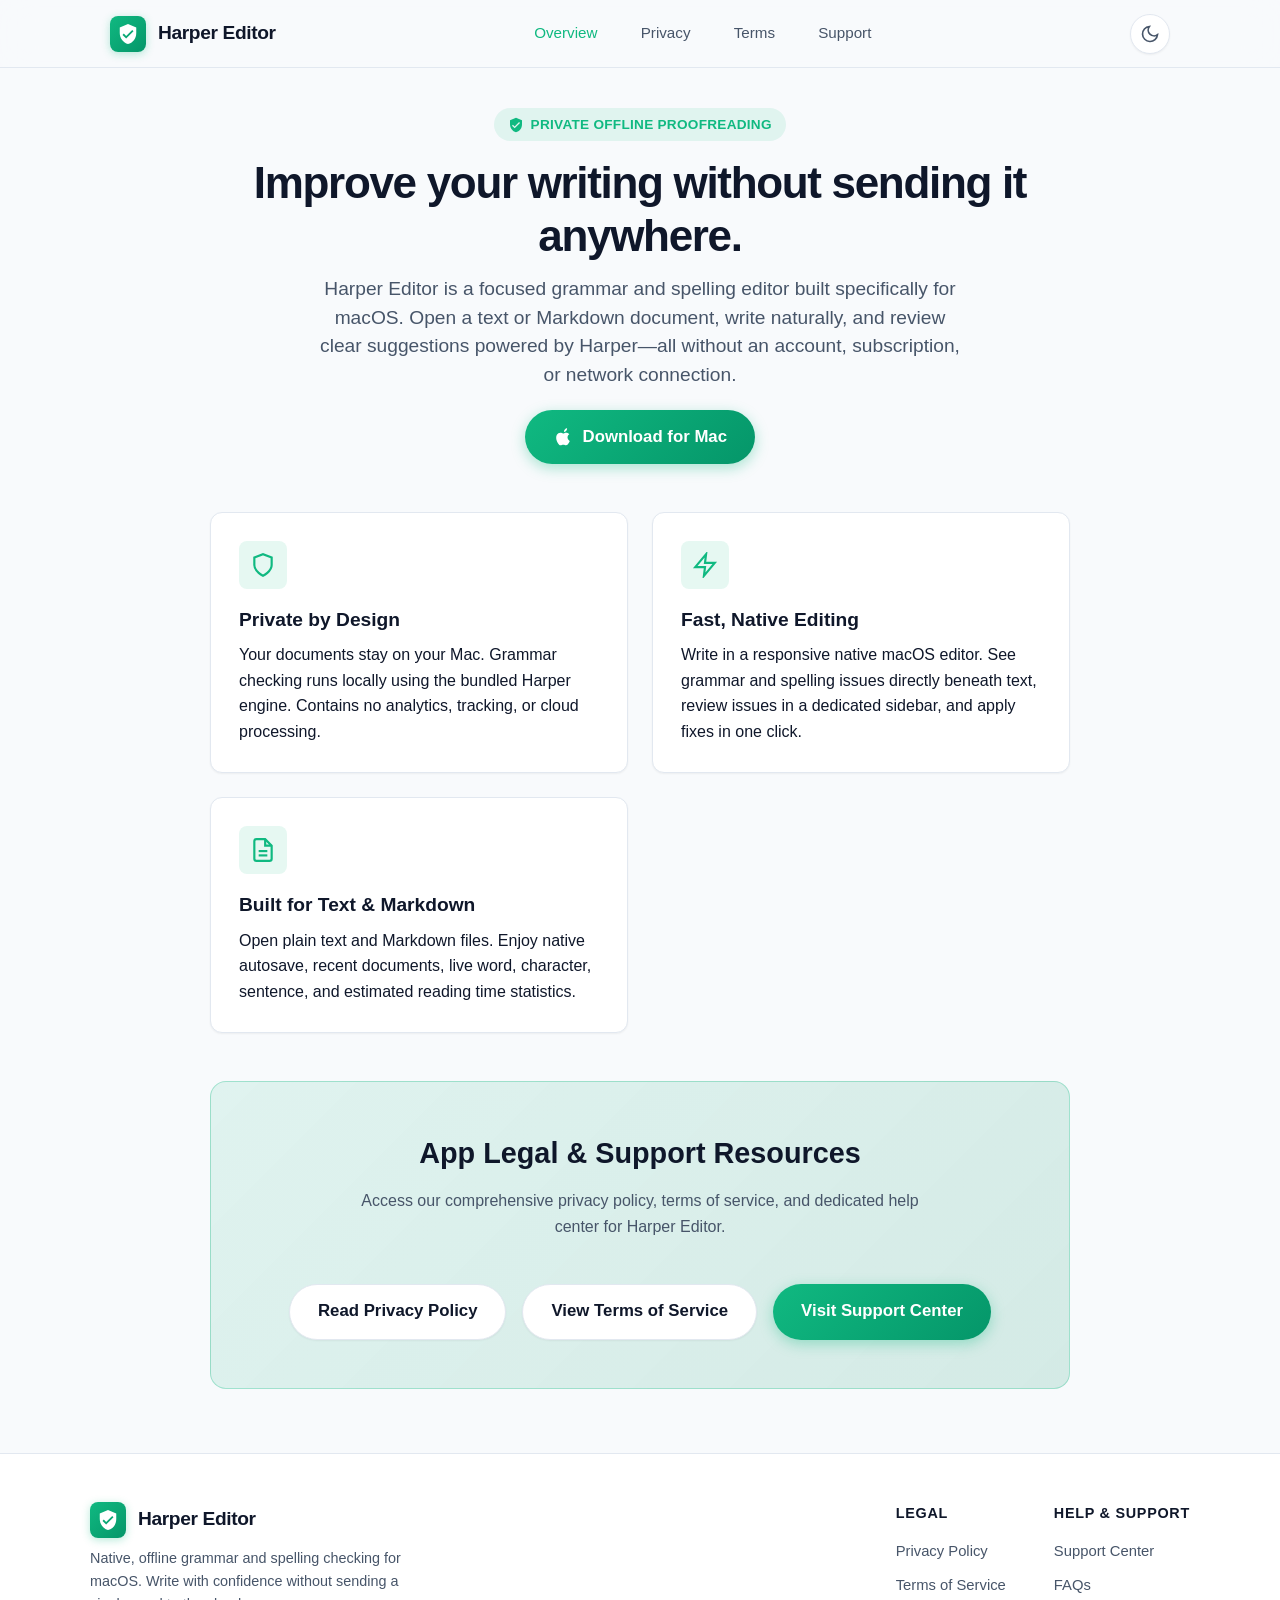
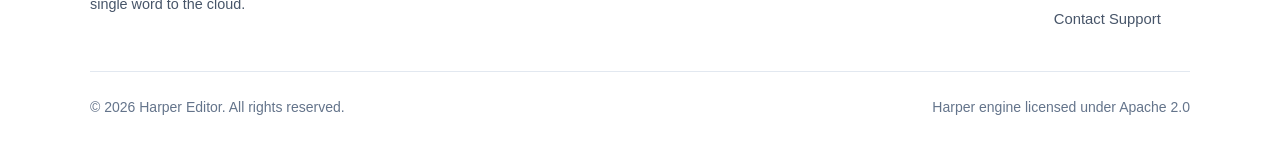
==== index.html @ cadb50de "Add files via upload" ====
<!DOCTYPE html>
<html lang="en">
<head>
  <meta charset="UTF-8">
  <meta name="viewport" content="width=device-width, initial-scale=1.0">
  <title>Harper Editor — Private Offline Grammar & Spelling Editor for Mac</title>
  <meta name="description" content="Harper Editor is a native, private macOS writing editor with offline grammar and spelling feedback powered by Harper. No accounts, telemetry, or network requests.">
  <link rel="stylesheet" href="styles.css">
  <link rel="icon" href="data:image/svg+xml,<svg xmlns=%22http://www.w3.org/2000/svg%22 viewBox=%220 0 100 100%22><text y=%22.9em%22 font-size=%2290%22>✍️</text></svg>">
</head>
<body>
  <!-- Header / Navigation -->
  <header class="navbar">
    <div class="nav-container">
      <a href="index.html" class="brand-link">
        <div class="brand-icon">
          <svg viewBox="0 0 24 24"><path d="M12 1L3 5v6c0 5.55 3.84 10.74 9 12 5.16-1.26 9-5.45 9-12V5l-9-4zm-2 16l-4-4 1.41-1.41L10 14.17l6.59-6.59L18 9l-8 8z"/></svg>
        </div>
        <span>Harper Editor</span>
      </a>

      <ul class="nav-links">
        <li><a href="index.html" class="active">Overview</a></li>
        <li><a href="privacy.html">Privacy</a></li>
        <li><a href="terms.html">Terms</a></li>
        <li><a href="support.html">Support</a></li>
      </ul>

      <div class="nav-actions">
        <button class="theme-toggle-btn" id="theme-toggle" aria-label="Toggle light/dark theme">
          <svg viewBox="0 0 24 24" fill="none" stroke="currentColor" stroke-width="2"><path d="M21 12.79A9 9 0 1 1 11.21 3 7 7 0 0 0 21 12.79z"/></svg>
        </button>

        <button class="mobile-menu-btn" id="mobile-menu-btn" aria-label="Toggle navigation menu">
          <svg viewBox="0 0 24 24" fill="none" stroke="currentColor" stroke-width="2"><path d="M4 6h16M4 12h16M4 18h16"/></svg>
        </button>
      </div>
    </div>

    <!-- Mobile Drawer -->
    <div class="mobile-nav-drawer" id="mobile-drawer">
      <a href="index.html" class="active">Overview</a>
      <a href="privacy.html">Privacy Policy</a>
      <a href="terms.html">Terms of Service</a>
      <a href="support.html">Support & Help Center</a>
    </div>
  </header>

  <!-- Main Content -->
  <main class="main-content">
    <div class="page-hero">
      <div class="hero-badge">
        <svg viewBox="0 0 24 24" fill="currentColor"><path d="M12 1L3 5v6c0 5.55 3.84 10.74 9 12 5.16-1.26 9-5.45 9-12V5l-9-4zm-2 16l-4-4 1.41-1.41L10 14.17l6.59-6.59L18 9l-8 8z"/></svg>
        Private Offline Proofreading
      </div>
      <h1>Improve your writing without sending it anywhere.</h1>
      <p class="subtitle">Harper Editor is a focused grammar and spelling editor built specifically for macOS. Open a text or Markdown document, write naturally, and review clear suggestions powered by Harper—all without an account, subscription, or network connection.</p>
      
      <a href="https://apps.apple.com/ma/developer/alice-georgiana-turcanu/id1834220789" target="_blank" class="btn-primary">
        <svg width="20" height="20" viewBox="0 0 24 24" fill="currentColor"><path d="M18.71 19.5c-.83 1.24-1.71 2.45-3.05 2.47-1.34.03-1.77-.79-3.29-.79-1.53 0-2 .77-3.27.82-1.31.05-2.3-1.32-3.14-2.53C4.25 17 2.94 12.45 4.7 9.39c.87-1.52 2.43-2.48 4.12-2.51 1.28-.02 2.5.87 3.29.87.78 0 2.26-1.07 3.81-.91.65.03 2.47.26 3.64 1.98-.09.06-2.17 1.28-2.15 3.81.03 3.02 2.65 4.03 2.68 4.04-.03.07-.42 1.44-1.38 2.83M15.97 4.54c.64-.78 1.08-1.85.96-2.94-.93.04-2.07.62-2.74 1.4-.6.69-1.12 1.8-.98 2.86 1.04.08 2.12-.54 2.76-1.32z"/></svg>
        Download for Mac
      </a>
    </div>

    <!-- Feature Cards -->
    <div class="features-grid">
      <div class="feature-card">
        <div class="category-icon">
          <svg viewBox="0 0 24 24" fill="none" stroke="currentColor" stroke-width="2"><path d="M12 22s8-4 8-10V5l-8-3-8 3v7c0 6 8 10 8 10z"/></svg>
        </div>
        <h3>Private by Design</h3>
        <p>Your documents stay on your Mac. Grammar checking runs locally using the bundled Harper engine. Contains no analytics, tracking, or cloud processing.</p>
      </div>

      <div class="feature-card">
        <div class="category-icon">
          <svg viewBox="0 0 24 24" fill="none" stroke="currentColor" stroke-width="2"><polygon points="13 2 3 14 12 14 11 22 21 10 12 10 13 2"/></svg>
        </div>
        <h3>Fast, Native Editing</h3>
        <p>Write in a responsive native macOS editor. See grammar and spelling issues directly beneath text, review issues in a dedicated sidebar, and apply fixes in one click.</p>
      </div>

      <div class="feature-card">
        <div class="category-icon">
          <svg viewBox="0 0 24 24" fill="none" stroke="currentColor" stroke-width="2"><path d="M14 2H6a2 2 0 0 0-2 2v16a2 2 0 0 0 2 2h12a2 2 0 0 0 2-2V8z"/><polyline points="14 2 14 8 20 8"/><line x1="16" y1="13" x2="8" y2="13"/><line x1="16" y1="17" x2="8" y2="17"/></svg>
        </div>
        <h3>Built for Text & Markdown</h3>
        <p>Open plain text and Markdown files. Enjoy native autosave, recent documents, live word, character, sentence, and estimated reading time statistics.</p>
      </div>
    </div>

    <!-- Legal & Support Hub Callout -->
    <div class="cta-box">
      <h2>App Legal & Support Resources</h2>
      <p style="color: var(--text-secondary); max-width: 600px; margin: 0 auto 1.5rem;">Access our comprehensive privacy policy, terms of service, and dedicated help center for Harper Editor.</p>
      <div style="display: flex; gap: 1rem; justify-content: center; flex-wrap: wrap;">
        <a href="privacy.html" class="btn-primary" style="background: var(--bg-card); color: var(--text-primary); border: 1px solid var(--border-color); box-shadow: var(--shadow-sm);">Read Privacy Policy</a>
        <a href="terms.html" class="btn-primary" style="background: var(--bg-card); color: var(--text-primary); border: 1px solid var(--border-color); box-shadow: var(--shadow-sm);">View Terms of Service</a>
        <a href="support.html" class="btn-primary">Visit Support Center</a>
      </div>
    </div>
  </main>

  <!-- Footer -->
  <footer class="site-footer">
    <div class="footer-container">
      <div class="footer-top">
        <div class="footer-brand">
          <a href="index.html" class="brand-link">
            <div class="brand-icon">
              <svg viewBox="0 0 24 24"><path d="M12 1L3 5v6c0 5.55 3.84 10.74 9 12 5.16-1.26 9-5.45 9-12V5l-9-4zm-2 16l-4-4 1.41-1.41L10 14.17l6.59-6.59L18 9l-8 8z"/></svg>
            </div>
            <span>Harper Editor</span>
          </a>
          <p>Native, offline grammar and spelling checking for macOS. Write with confidence without sending a single word to the cloud.</p>
        </div>

        <div class="footer-links-group">
          <div class="footer-col">
            <h4>Legal</h4>
            <ul>
              <li><a href="privacy.html">Privacy Policy</a></li>
              <li><a href="terms.html">Terms of Service</a></li>
            </ul>
          </div>

          <div class="footer-col">
            <h4>Help & Support</h4>
            <ul>
              <li><a href="support.html">Support Center</a></li>
              <li><a href="support.html#faq">FAQs</a></li>
              <li><a href="support.html#contact">Contact Support</a></li>
            </ul>
          </div>
        </div>
      </div>

      <div class="footer-bottom">
        <p>&copy; 2026 Harper Editor. All rights reserved.</p>
        <p>Harper engine licensed under Apache 2.0</p>
      </div>
    </div>
  </footer>

  <script src="script.js"></script>
</body>
</html>
---- styles.css ----
/* Harper Editor - Web Stylesheet */
:root {
  --bg-primary: #f8fafc;
  --bg-secondary: #ffffff;
  --bg-card: #ffffff;
  --bg-header: rgba(248, 250, 252, 0.85);
  --text-primary: #0f172a;
  --text-secondary: #475569;
  --text-muted: #64748b;
  --border-color: #e2e8f0;
  --accent-color: #10b981;
  --accent-hover: #059669;
  --accent-light: rgba(16, 185, 129, 0.1);
  --shadow-sm: 0 1px 2px 0 rgba(0, 0, 0, 0.05);
  --shadow-md: 0 4px 6px -1px rgba(0, 0, 0, 0.1), 0 2px 4px -1px rgba(0, 0, 0, 0.06);
  --shadow-lg: 0 10px 25px -5px rgba(0, 0, 0, 0.1), 0 8px 10px -6px rgba(0, 0, 0, 0.04);
  --radius-sm: 8px;
  --radius-md: 12px;
  --radius-lg: 16px;
  --radius-full: 9999px;
  --font-sans: -apple-system, BlinkMacSystemFont, "SF Pro Display", "SF Pro Text", "Segoe UI", Roboto, Helvetica, Arial, sans-serif;
  --font-mono: ui-monospace, SFMono-Regular, Menlo, Monaco, Consolas, monospace;
}

[data-theme="dark"] {
  --bg-primary: #0b0f17;
  --bg-secondary: #111827;
  --bg-card: #151c28;
  --bg-header: rgba(11, 15, 23, 0.85);
  --text-primary: #f9fafb;
  --text-secondary: #d1d5db;
  --text-muted: #9ca3af;
  --border-color: #26334d;
  --accent-color: #10b981;
  --accent-hover: #34d399;
  --accent-light: rgba(16, 185, 129, 0.15);
  --shadow-sm: 0 1px 2px 0 rgba(0, 0, 0, 0.3);
  --shadow-md: 0 4px 6px -1px rgba(0, 0, 0, 0.4);
  --shadow-lg: 0 10px 25px -3px rgba(0, 0, 0, 0.5);
}

@media (prefers-color-scheme: dark) {
  :root:not([data-theme="light"]) {
    --bg-primary: #0b0f17;
    --bg-secondary: #111827;
    --bg-card: #151c28;
    --bg-header: rgba(11, 15, 23, 0.85);
    --text-primary: #f9fafb;
    --text-secondary: #d1d5db;
    --text-muted: #9ca3af;
    --border-color: #26334d;
    --accent-color: #10b981;
    --accent-hover: #34d399;
    --accent-light: rgba(16, 185, 129, 0.15);
    --shadow-sm: 0 1px 2px 0 rgba(0, 0, 0, 0.3);
    --shadow-md: 0 4px 6px -1px rgba(0, 0, 0, 0.4);
    --shadow-lg: 0 10px 25px -3px rgba(0, 0, 0, 0.5);
  }
}

* {
  box-sizing: border-box;
  margin: 0;
  padding: 0;
  -webkit-tap-highlight-color: transparent;
}

html {
  scroll-behavior: smooth;
  font-size: 16px;
}

body {
  font-family: var(--font-sans);
  background-color: var(--bg-primary);
  color: var(--text-primary);
  line-height: 1.6;
  min-height: 100vh;
  display: flex;
  flex-direction: column;
  transition: background-color 0.3s ease, color 0.3s ease;
  overflow-x: hidden;
}

/* Header & Navigation */
header.navbar {
  position: sticky;
  top: 0;
  z-index: 100;
  background-color: var(--bg-header);
  backdrop-filter: blur(16px);
  -webkit-backdrop-filter: blur(16px);
  border-bottom: 1px solid var(--border-color);
  transition: background-color 0.3s ease, border-color 0.3s ease;
}

.nav-container {
  max-width: 1100px;
  margin: 0 auto;
  padding: 0.85rem 1.25rem;
  display: flex;
  align-items: center;
  justify-content: space-between;
}

.brand-link {
  display: flex;
  align-items: center;
  gap: 0.75rem;
  text-decoration: none;
  color: var(--text-primary);
  font-weight: 700;
  font-size: 1.2rem;
  letter-spacing: -0.02em;
}

.brand-icon {
  width: 36px;
  height: 36px;
  border-radius: var(--radius-sm);
  background: linear-gradient(135deg, #10b981 0%, #059669 100%);
  display: flex;
  align-items: center;
  justify-content: center;
  color: #ffffff;
  box-shadow: 0 2px 8px rgba(16, 185, 129, 0.3);
}

.brand-icon svg {
  width: 22px;
  height: 22px;
  fill: currentColor;
}

.nav-links {
  display: flex;
  align-items: center;
  gap: 1.5rem;
  list-style: none;
}

.nav-links a {
  text-decoration: none;
  color: var(--text-secondary);
  font-weight: 500;
  font-size: 0.95rem;
  transition: color 0.2s ease;
  padding: 0.4rem 0.6rem;
  border-radius: var(--radius-sm);
}

.nav-links a:hover,
.nav-links a.active {
  color: var(--accent-color);
}

.nav-actions {
  display: flex;
  align-items: center;
  gap: 0.75rem;
}

.theme-toggle-btn {
  background: var(--bg-card);
  border: 1px solid var(--border-color);
  color: var(--text-secondary);
  width: 40px;
  height: 40px;
  border-radius: var(--radius-full);
  display: flex;
  align-items: center;
  justify-content: center;
  cursor: pointer;
  transition: all 0.2s ease;
  box-shadow: var(--shadow-sm);
}

.theme-toggle-btn:hover {
  color: var(--accent-color);
  border-color: var(--accent-color);
}

.theme-toggle-btn svg {
  width: 20px;
  height: 20px;
}

.mobile-menu-btn {
  display: none;
  background: var(--bg-card);
  border: 1px solid var(--border-color);
  color: var(--text-primary);
  width: 40px;
  height: 40px;
  border-radius: var(--radius-sm);
  align-items: center;
  justify-content: center;
  cursor: pointer;
}

.mobile-menu-btn svg {
  width: 22px;
  height: 22px;
}

/* Mobile Nav Drawer */
.mobile-nav-drawer {
  display: none;
  flex-direction: column;
  background: var(--bg-card);
  border-bottom: 1px solid var(--border-color);
  padding: 1rem 1.25rem;
  gap: 0.75rem;
}

.mobile-nav-drawer.open {
  display: flex;
}

.mobile-nav-drawer a {
  text-decoration: none;
  color: var(--text-primary);
  font-size: 1.05rem;
  font-weight: 500;
  padding: 0.65rem 0.85rem;
  border-radius: var(--radius-sm);
  display: flex;
  align-items: center;
  justify-content: space-between;
  transition: background-color 0.2s ease;
}

.mobile-nav-drawer a:hover,
.mobile-nav-drawer a.active {
  background-color: var(--accent-light);
  color: var(--accent-color);
}

/* Page Layout & Container */
main.main-content {
  flex: 1;
  max-width: 900px;
  width: 100%;
  margin: 0 auto;
  padding: 2.5rem 1.25rem 4rem;
}

/* Hero Section */
.page-hero {
  text-align: center;
  margin-bottom: 3rem;
  position: relative;
}

.hero-badge {
  display: inline-flex;
  align-items: center;
  gap: 0.4rem;
  padding: 0.35rem 0.9rem;
  border-radius: var(--radius-full);
  background-color: var(--accent-light);
  color: var(--accent-color);
  font-size: 0.85rem;
  font-weight: 600;
  margin-bottom: 1rem;
  letter-spacing: 0.02em;
  text-transform: uppercase;
}

.hero-badge svg {
  width: 16px;
  height: 16px;
}

.page-hero h1 {
  font-size: clamp(2rem, 5vw, 2.75rem);
  font-weight: 800;
  letter-spacing: -0.03em;
  line-height: 1.2;
  margin-bottom: 0.75rem;
  color: var(--text-primary);
}

.page-hero p.subtitle {
  font-size: clamp(1rem, 2.5vw, 1.2rem);
  color: var(--text-secondary);
  max-width: 650px;
  margin: 0 auto;
  line-height: 1.5;
}

.last-updated {
  display: block;
  margin-top: 0.75rem;
  font-size: 0.85rem;
  color: var(--text-muted);
}

/* Document & Card Container */
.doc-card {
  background-color: var(--bg-card);
  border: 1px solid var(--border-color);
  border-radius: var(--radius-lg);
  padding: 2.5rem;
  box-shadow: var(--shadow-md);
  transition: border-color 0.3s ease, box-shadow 0.3s ease;
}

.doc-section {
  margin-bottom: 2.25rem;
}

.doc-section:last-child {
  margin-bottom: 0;
}

.doc-section h2 {
  font-size: 1.4rem;
  font-weight: 700;
  letter-spacing: -0.01em;
  color: var(--text-primary);
  margin-bottom: 0.85rem;
  display: flex;
  align-items: center;
  gap: 0.6rem;
}

.doc-section h2 svg {
  width: 24px;
  height: 24px;
  color: var(--accent-color);
  flex-shrink: 0;
}

.doc-section h3 {
  font-size: 1.15rem;
  font-weight: 600;
  color: var(--text-primary);
  margin: 1.25rem 0 0.5rem;
}

.doc-section p {
  color: var(--text-secondary);
  font-size: 1.025rem;
  line-height: 1.7;
  margin-bottom: 1rem;
}

.doc-section p:last-child {
  margin-bottom: 0;
}

.doc-section ul,
.doc-section ol {
  margin: 0.75rem 0 1rem 1.5rem;
  color: var(--text-secondary);
}

.doc-section li {
  margin-bottom: 0.5rem;
  line-height: 1.65;
  font-size: 1rem;
}

.highlight-box {
  background-color: var(--accent-light);
  border-left: 4px solid var(--accent-color);
  border-radius: var(--radius-sm);
  padding: 1.2rem 1.4rem;
  margin: 1.25rem 0;
}

.highlight-box p {
  color: var(--text-primary);
  font-weight: 500;
  margin-bottom: 0;
}

/* Support Center Specific Styles */
.search-container {
  max-width: 600px;
  margin: 0 auto 2.5rem;
  position: relative;
}

.search-input-wrapper {
  position: relative;
  display: flex;
  align-items: center;
}

.search-input-wrapper svg.search-icon {
  position: absolute;
  left: 1.2rem;
  width: 20px;
  height: 20px;
  color: var(--text-muted);
  pointer-events: none;
}

.search-input {
  width: 100%;
  padding: 1rem 1.2rem 1rem 3.2rem;
  font-size: 1.05rem;
  font-family: var(--font-sans);
  background-color: var(--bg-card);
  border: 1px solid var(--border-color);
  border-radius: var(--radius-full);
  color: var(--text-primary);
  box-shadow: var(--shadow-md);
  outline: none;
  transition: all 0.2s ease;
}

.search-input:focus {
  border-color: var(--accent-color);
  box-shadow: 0 0 0 4px var(--accent-light), var(--shadow-md);
}

.search-input::placeholder {
  color: var(--text-muted);
}

/* Support Categories Grid */
.categories-grid {
  display: grid;
  grid-template-columns: repeat(auto-fit, minmax(260px, 1fr));
  gap: 1.25rem;
  margin-bottom: 3rem;
}

.category-card {
  background-color: var(--bg-card);
  border: 1px solid var(--border-color);
  border-radius: var(--radius-md);
  padding: 1.5rem;
  transition: transform 0.2s ease, border-color 0.2s ease, box-shadow 0.2s ease;
  text-decoration: none;
  color: inherit;
  display: flex;
  flex-direction: column;
}

.category-card:hover {
  transform: translateY(-4px);
  border-color: var(--accent-color);
  box-shadow: var(--shadow-lg);
}

.category-icon {
  width: 48px;
  height: 48px;
  border-radius: var(--radius-sm);
  background-color: var(--accent-light);
  color: var(--accent-color);
  display: flex;
  align-items: center;
  justify-content: center;
  margin-bottom: 1rem;
}

.category-icon svg {
  width: 26px;
  height: 26px;
}

.category-card h3 {
  font-size: 1.15rem;
  font-weight: 700;
  margin-bottom: 0.4rem;
  color: var(--text-primary);
}

.category-card p {
  font-size: 0.925rem;
  color: var(--text-secondary);
  line-height: 1.5;
}

/* FAQ Accordion */
.faq-section {
  margin-bottom: 3rem;
}

.faq-title {
  font-size: 1.6rem;
  font-weight: 800;
  margin-bottom: 1.25rem;
  color: var(--text-primary);
  text-align: center;
}

.faq-list {
  display: flex;
  flex-direction: column;
  gap: 0.85rem;
}

.faq-item {
  background-color: var(--bg-card);
  border: 1px solid var(--border-color);
  border-radius: var(--radius-md);
  overflow: hidden;
  transition: border-color 0.2s ease;
}

.faq-item:hover {
  border-color: var(--accent-color);
}

.faq-question {
  width: 100%;
  padding: 1.15rem 1.4rem;
  background: none;
  border: none;
  text-align: left;
  font-size: 1.05rem;
  font-weight: 600;
  font-family: var(--font-sans);
  color: var(--text-primary);
  display: flex;
  align-items: center;
  justify-content: space-between;
  gap: 1rem;
  cursor: pointer;
}

.faq-chevron {
  width: 20px;
  height: 20px;
  color: var(--text-muted);
  transition: transform 0.3s ease;
  flex-shrink: 0;
}

.faq-item.active .faq-chevron {
  transform: rotate(180deg);
  color: var(--accent-color);
}

.faq-answer {
  max-height: 0;
  overflow: hidden;
  transition: max-height 0.3s cubic-bezier(0, 1, 0, 1), padding 0.3s ease;
  padding: 0 1.4rem;
}

.faq-item.active .faq-answer {
  max-height: 500px;
  padding: 0 1.4rem 1.25rem;
  transition: max-height 0.3s ease-in-out, padding 0.3s ease;
}

.faq-answer p {
  color: var(--text-secondary);
  font-size: 0.975rem;
  line-height: 1.65;
}

/* Contact Form */
.contact-section {
  background-color: var(--bg-card);
  border: 1px solid var(--border-color);
  border-radius: var(--radius-lg);
  padding: 2.25rem;
  box-shadow: var(--shadow-md);
}

.contact-section h2 {
  font-size: 1.5rem;
  font-weight: 700;
  margin-bottom: 0.5rem;
  color: var(--text-primary);
}

.contact-section p.contact-desc {
  color: var(--text-secondary);
  font-size: 0.975rem;
  margin-bottom: 1.5rem;
}

.form-group {
  margin-bottom: 1.25rem;
}

.form-group label {
  display: block;
  font-size: 0.9rem;
  font-weight: 600;
  color: var(--text-primary);
  margin-bottom: 0.4rem;
}

.form-control {
  width: 100%;
  padding: 0.8rem 1rem;
  font-size: 1rem;
  font-family: var(--font-sans);
  background-color: var(--bg-primary);
  border: 1px solid var(--border-color);
  border-radius: var(--radius-sm);
  color: var(--text-primary);
  outline: none;
  transition: border-color 0.2s ease, box-shadow 0.2s ease;
}

.form-control:focus {
  border-color: var(--accent-color);
  box-shadow: 0 0 0 3px var(--accent-light);
}

textarea.form-control {
  min-height: 130px;
  resize: vertical;
}

.btn-submit {
  display: inline-flex;
  align-items: center;
  justify-content: center;
  gap: 0.5rem;
  width: 100%;
  padding: 0.9rem 1.5rem;
  font-size: 1.025rem;
  font-weight: 600;
  font-family: var(--font-sans);
  color: #ffffff;
  background: linear-gradient(135deg, #10b981 0%, #059669 100%);
  border: none;
  border-radius: var(--radius-sm);
  cursor: pointer;
  transition: transform 0.15 ease, box-shadow 0.2s ease;
  box-shadow: 0 4px 12px rgba(16, 185, 129, 0.3);
}

.btn-submit:hover {
  transform: translateY(-1px);
  box-shadow: 0 6px 16px rgba(16, 185, 129, 0.4);
}

.btn-submit:active {
  transform: translateY(0);
}

.form-alert {
  display: none;
  margin-top: 1rem;
  padding: 0.9rem 1.1rem;
  border-radius: var(--radius-sm);
  font-size: 0.95rem;
  font-weight: 500;
}

.form-alert.success {
  display: flex;
  align-items: center;
  gap: 0.5rem;
  background-color: rgba(16, 185, 129, 0.15);
  color: #10b981;
  border: 1px solid rgba(16, 185, 129, 0.3);
}

/* Landing Page Specific */
.features-grid {
  display: grid;
  grid-template-columns: repeat(auto-fit, minmax(280px, 1fr));
  gap: 1.5rem;
  margin: 3rem 0;
}

.feature-card {
  background: var(--bg-card);
  border: 1px solid var(--border-color);
  border-radius: var(--radius-md);
  padding: 1.75rem;
  box-shadow: var(--shadow-sm);
}

.feature-card h3 {
  font-size: 1.2rem;
  font-weight: 700;
  margin: 0.75rem 0 0.4rem;
  color: var(--text-primary);
}

.cta-box {
  background: linear-gradient(135deg, rgba(16, 185, 129, 0.1) 0%, rgba(5, 150, 105, 0.15) 100%);
  border: 1px solid rgba(16, 185, 129, 0.3);
  border-radius: var(--radius-lg);
  padding: 3rem 2rem;
  text-align: center;
  margin-top: 3rem;
}

.cta-box h2 {
  font-size: 1.8rem;
  font-weight: 800;
  margin-bottom: 0.75rem;
  color: var(--text-primary);
}

.btn-primary {
  display: inline-flex;
  align-items: center;
  gap: 0.6rem;
  padding: 0.85rem 1.75rem;
  font-size: 1.05rem;
  font-weight: 600;
  color: #ffffff;
  background: linear-gradient(135deg, #10b981 0%, #059669 100%);
  text-decoration: none;
  border-radius: var(--radius-full);
  box-shadow: 0 4px 14px rgba(16, 185, 129, 0.35);
  transition: transform 0.2s ease, box-shadow 0.2s ease;
  margin-top: 1.25rem;
}

.btn-primary:hover {
  transform: translateY(-2px);
  box-shadow: 0 6px 20px rgba(16, 185, 129, 0.45);
}

/* Footer */
footer.site-footer {
  background-color: var(--bg-secondary);
  border-top: 1px solid var(--border-color);
  padding: 3rem 1.25rem 2rem;
  margin-top: auto;
  transition: background-color 0.3s ease, border-color 0.3s ease;
}

.footer-container {
  max-width: 1100px;
  margin: 0 auto;
  display: flex;
  flex-direction: column;
  gap: 2rem;
}

.footer-top {
  display: flex;
  flex-wrap: wrap;
  justify-content: space-between;
  gap: 2rem;
}

.footer-brand {
  max-width: 320px;
}

.footer-brand p {
  color: var(--text-secondary);
  font-size: 0.9rem;
  margin-top: 0.6rem;
}

.footer-links-group {
  display: flex;
  gap: 3rem;
  flex-wrap: wrap;
}

.footer-col h4 {
  font-size: 0.9rem;
  font-weight: 700;
  text-transform: uppercase;
  letter-spacing: 0.05em;
  color: var(--text-primary);
  margin-bottom: 0.85rem;
}

.footer-col ul {
  list-style: none;
}

.footer-col li {
  margin-bottom: 0.5rem;
}

.footer-col a {
  text-decoration: none;
  color: var(--text-secondary);
  font-size: 0.925rem;
  transition: color 0.2s ease;
}

.footer-col a:hover {
  color: var(--accent-color);
}

.footer-bottom {
  border-top: 1px solid var(--border-color);
  padding-top: 1.5rem;
  display: flex;
  align-items: center;
  justify-content: space-between;
  flex-wrap: wrap;
  gap: 1rem;
  font-size: 0.875rem;
  color: var(--text-muted);
}

/* Responsive Mobile Adjustments */
@media (max-width: 768px) {
  .nav-links {
    display: none;
  }

  .mobile-menu-btn {
    display: flex;
  }

  main.main-content {
    padding: 1.5rem 1rem 3rem;
  }

  .doc-card {
    padding: 1.5rem 1.2rem;
    border-radius: var(--radius-md);
  }

  .categories-grid {
    grid-template-columns: 1fr;
  }

  .contact-section {
    padding: 1.5rem 1.2rem;
  }

  .footer-links-group {
    gap: 2rem;
    width: 100%;
    justify-content: space-between;
  }
}
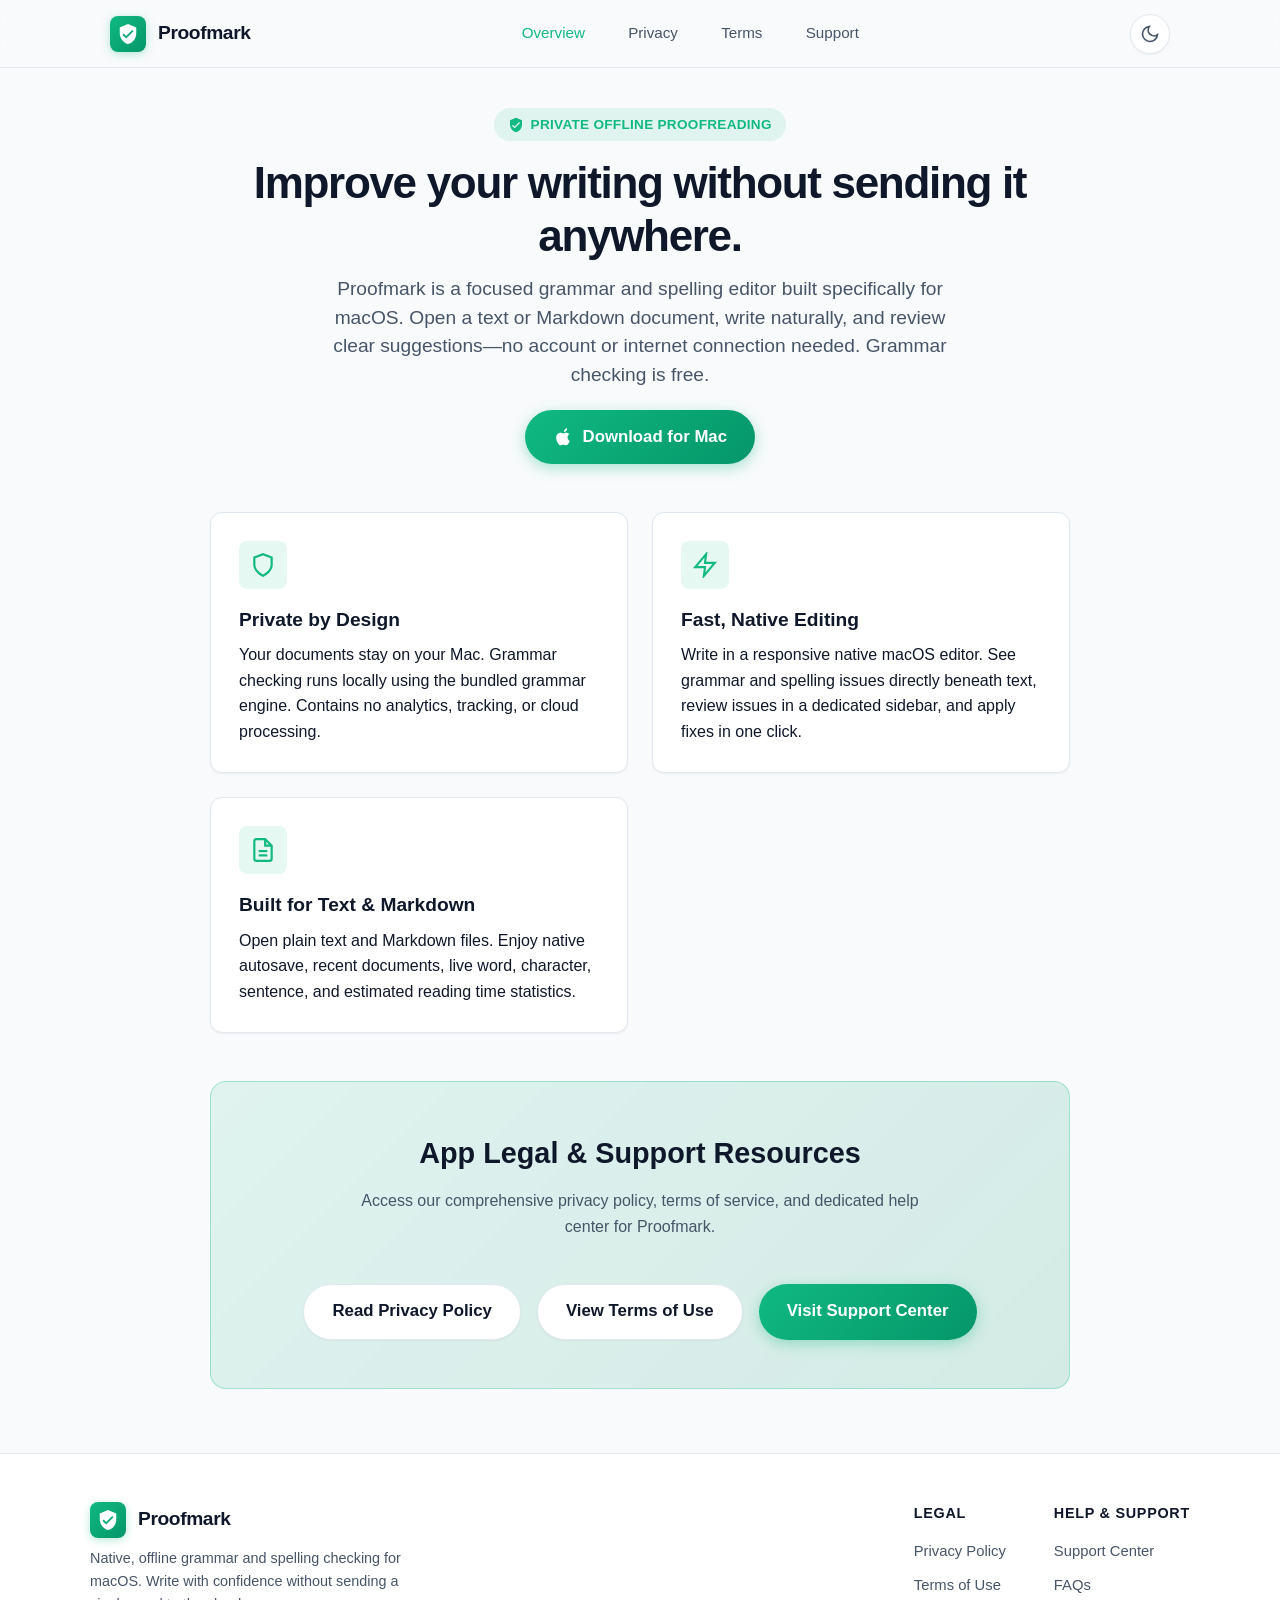
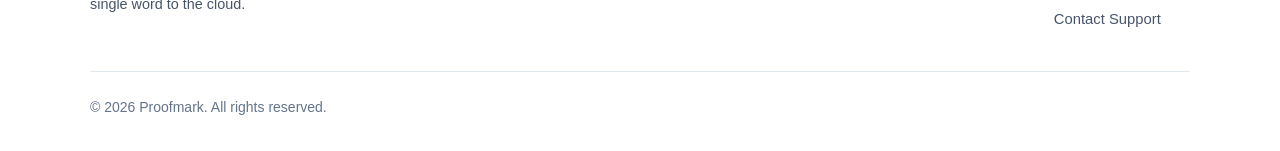
==== commit 64b9f08b: "Update legal HTMLs and terms/privacy/support" ====
--- a/index.html
+++ b/index.html
@@ -3,8 +3,8 @@
 <head>
   <meta charset="UTF-8">
   <meta name="viewport" content="width=device-width, initial-scale=1.0">
-  <title>Harper Editor — Private Offline Grammar & Spelling Editor for Mac</title>
-  <meta name="description" content="Harper Editor is a native, private macOS writing editor with offline grammar and spelling feedback powered by Harper. No accounts, telemetry, or network requests.">
+  <title>Proofmark — Private Offline Grammar & Spelling Editor for Mac</title>
+  <meta name="description" content="Proofmark is a native, private macOS writing editor with offline grammar and spelling feedback. No accounts, telemetry, or network requests.">
   <link rel="stylesheet" href="styles.css">
   <link rel="icon" href="data:image/svg+xml,<svg xmlns=%22http://www.w3.org/2000/svg%22 viewBox=%220 0 100 100%22><text y=%22.9em%22 font-size=%2290%22>✍️</text></svg>">
 </head>
@@ -16,7 +16,7 @@
         <div class="brand-icon">
           <svg viewBox="0 0 24 24"><path d="M12 1L3 5v6c0 5.55 3.84 10.74 9 12 5.16-1.26 9-5.45 9-12V5l-9-4zm-2 16l-4-4 1.41-1.41L10 14.17l6.59-6.59L18 9l-8 8z"/></svg>
         </div>
-        <span>Harper Editor</span>
+        <span>Proofmark</span>
       </a>
 
       <ul class="nav-links">
@@ -41,7 +41,7 @@
     <div class="mobile-nav-drawer" id="mobile-drawer">
       <a href="index.html" class="active">Overview</a>
       <a href="privacy.html">Privacy Policy</a>
-      <a href="terms.html">Terms of Service</a>
+      <a href="terms.html">Terms of Use</a>
       <a href="support.html">Support & Help Center</a>
     </div>
   </header>
@@ -54,7 +54,7 @@
         Private Offline Proofreading
       </div>
       <h1>Improve your writing without sending it anywhere.</h1>
-      <p class="subtitle">Harper Editor is a focused grammar and spelling editor built specifically for macOS. Open a text or Markdown document, write naturally, and review clear suggestions powered by Harper—all without an account, subscription, or network connection.</p>
+      <p class="subtitle">Proofmark is a focused grammar and spelling editor built specifically for macOS. Open a text or Markdown document, write naturally, and review clear suggestions—no account or internet connection needed. Grammar checking is free.</p>
       
       <a href="https://apps.apple.com/ma/developer/alice-georgiana-turcanu/id1834220789" target="_blank" class="btn-primary">
         <svg width="20" height="20" viewBox="0 0 24 24" fill="currentColor"><path d="M18.71 19.5c-.83 1.24-1.71 2.45-3.05 2.47-1.34.03-1.77-.79-3.29-.79-1.53 0-2 .77-3.27.82-1.31.05-2.3-1.32-3.14-2.53C4.25 17 2.94 12.45 4.7 9.39c.87-1.52 2.43-2.48 4.12-2.51 1.28-.02 2.5.87 3.29.87.78 0 2.26-1.07 3.81-.91.65.03 2.47.26 3.64 1.98-.09.06-2.17 1.28-2.15 3.81.03 3.02 2.65 4.03 2.68 4.04-.03.07-.42 1.44-1.38 2.83M15.97 4.54c.64-.78 1.08-1.85.96-2.94-.93.04-2.07.62-2.74 1.4-.6.69-1.12 1.8-.98 2.86 1.04.08 2.12-.54 2.76-1.32z"/></svg>
@@ -69,7 +69,7 @@
           <svg viewBox="0 0 24 24" fill="none" stroke="currentColor" stroke-width="2"><path d="M12 22s8-4 8-10V5l-8-3-8 3v7c0 6 8 10 8 10z"/></svg>
         </div>
         <h3>Private by Design</h3>
-        <p>Your documents stay on your Mac. Grammar checking runs locally using the bundled Harper engine. Contains no analytics, tracking, or cloud processing.</p>
+        <p>Your documents stay on your Mac. Grammar checking runs locally using the bundled grammar engine. Contains no analytics, tracking, or cloud processing.</p>
       </div>
 
       <div class="feature-card">
@@ -92,10 +92,10 @@
     <!-- Legal & Support Hub Callout -->
     <div class="cta-box">
       <h2>App Legal & Support Resources</h2>
-      <p style="color: var(--text-secondary); max-width: 600px; margin: 0 auto 1.5rem;">Access our comprehensive privacy policy, terms of service, and dedicated help center for Harper Editor.</p>
+      <p style="color: var(--text-secondary); max-width: 600px; margin: 0 auto 1.5rem;">Access our comprehensive privacy policy, terms of service, and dedicated help center for Proofmark.</p>
       <div style="display: flex; gap: 1rem; justify-content: center; flex-wrap: wrap;">
         <a href="privacy.html" class="btn-primary" style="background: var(--bg-card); color: var(--text-primary); border: 1px solid var(--border-color); box-shadow: var(--shadow-sm);">Read Privacy Policy</a>
-        <a href="terms.html" class="btn-primary" style="background: var(--bg-card); color: var(--text-primary); border: 1px solid var(--border-color); box-shadow: var(--shadow-sm);">View Terms of Service</a>
+        <a href="terms.html" class="btn-primary" style="background: var(--bg-card); color: var(--text-primary); border: 1px solid var(--border-color); box-shadow: var(--shadow-sm);">View Terms of Use</a>
         <a href="support.html" class="btn-primary">Visit Support Center</a>
       </div>
     </div>
@@ -110,7 +110,7 @@
             <div class="brand-icon">
               <svg viewBox="0 0 24 24"><path d="M12 1L3 5v6c0 5.55 3.84 10.74 9 12 5.16-1.26 9-5.45 9-12V5l-9-4zm-2 16l-4-4 1.41-1.41L10 14.17l6.59-6.59L18 9l-8 8z"/></svg>
             </div>
-            <span>Harper Editor</span>
+            <span>Proofmark</span>
           </a>
           <p>Native, offline grammar and spelling checking for macOS. Write with confidence without sending a single word to the cloud.</p>
         </div>
@@ -120,7 +120,7 @@
             <h4>Legal</h4>
             <ul>
               <li><a href="privacy.html">Privacy Policy</a></li>
-              <li><a href="terms.html">Terms of Service</a></li>
+              <li><a href="terms.html">Terms of Use</a></li>
             </ul>
           </div>
 
@@ -136,8 +136,7 @@
       </div>
 
       <div class="footer-bottom">
-        <p>&copy; 2026 Harper Editor. All rights reserved.</p>
-        <p>Harper engine licensed under Apache 2.0</p>
+        <p>&copy; 2026 Proofmark. All rights reserved.</p>
       </div>
     </div>
   </footer>
--- a/styles.css
+++ b/styles.css
@@ -1,4 +1,4 @@
-/* Harper Editor - Web Stylesheet */
+/* Proofmark - Web Stylesheet */
 :root {
   --bg-primary: #f8fafc;
   --bg-secondary: #ffffff;
